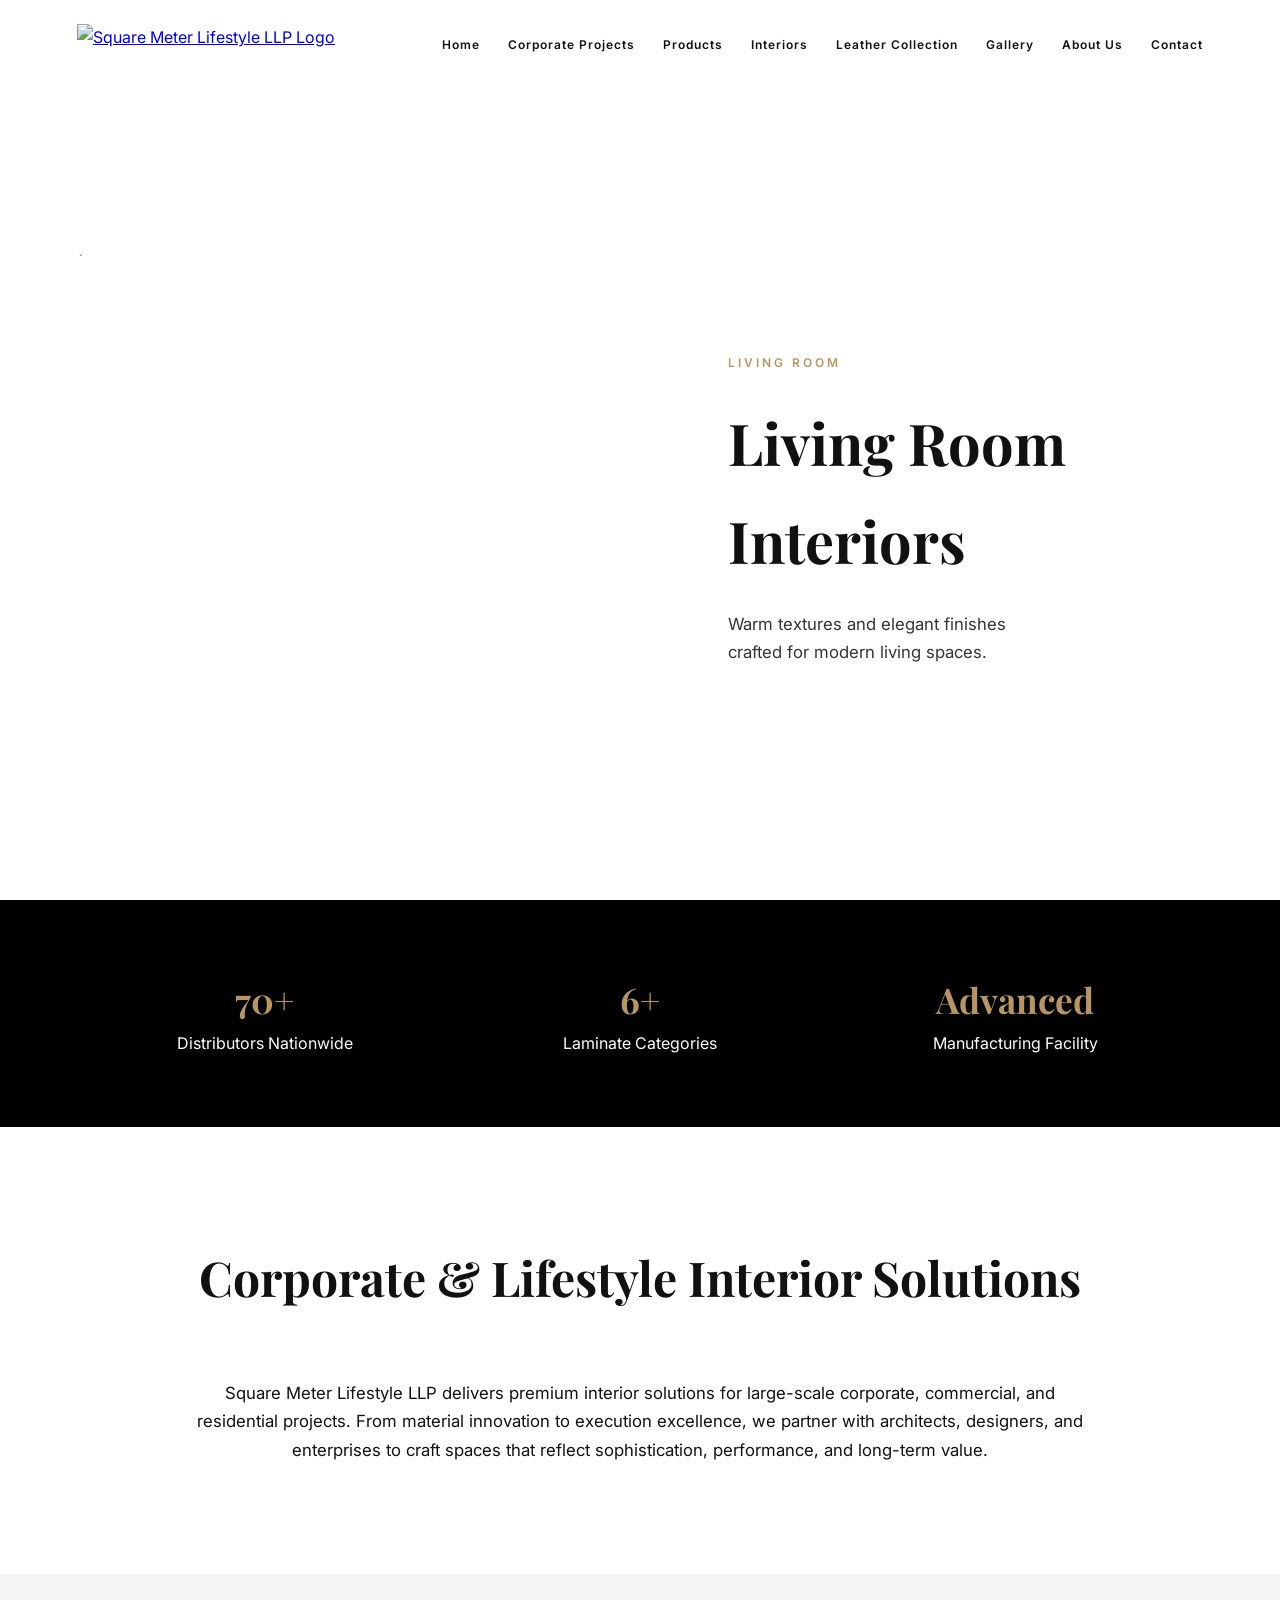
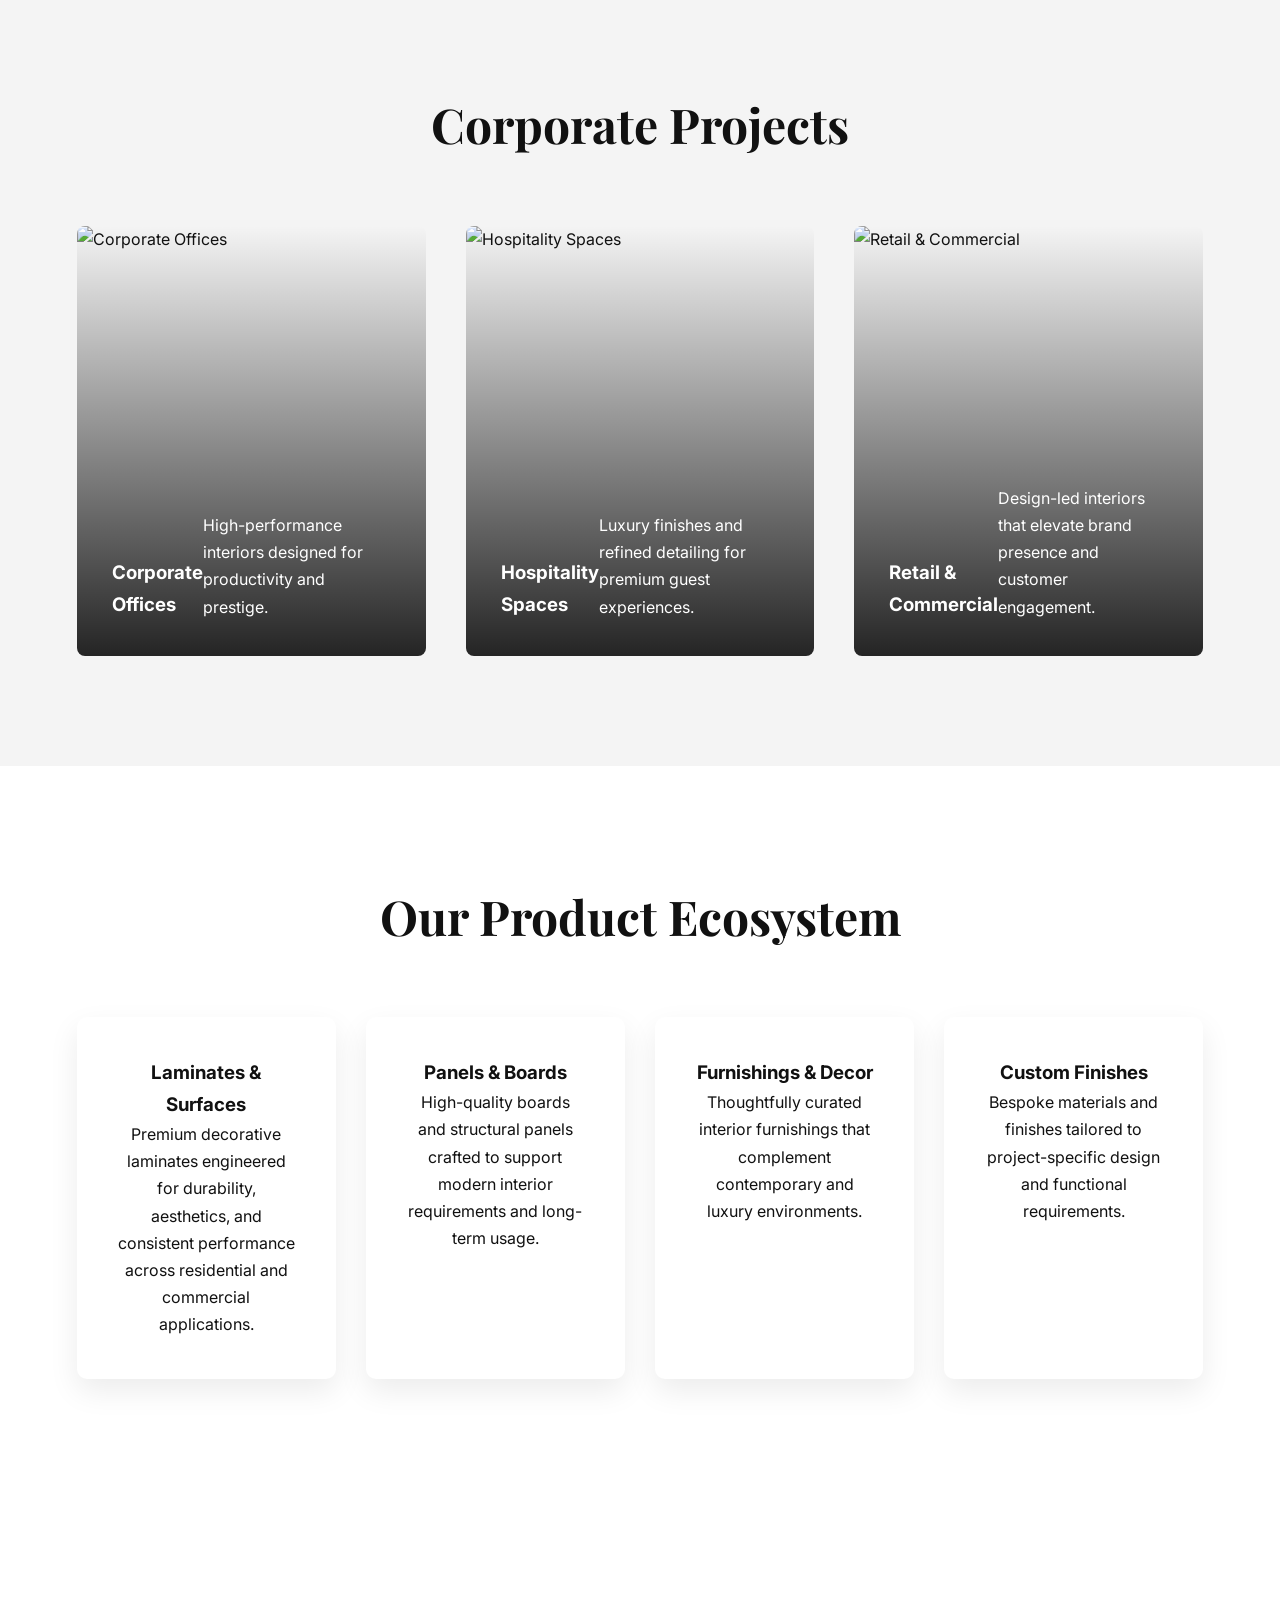
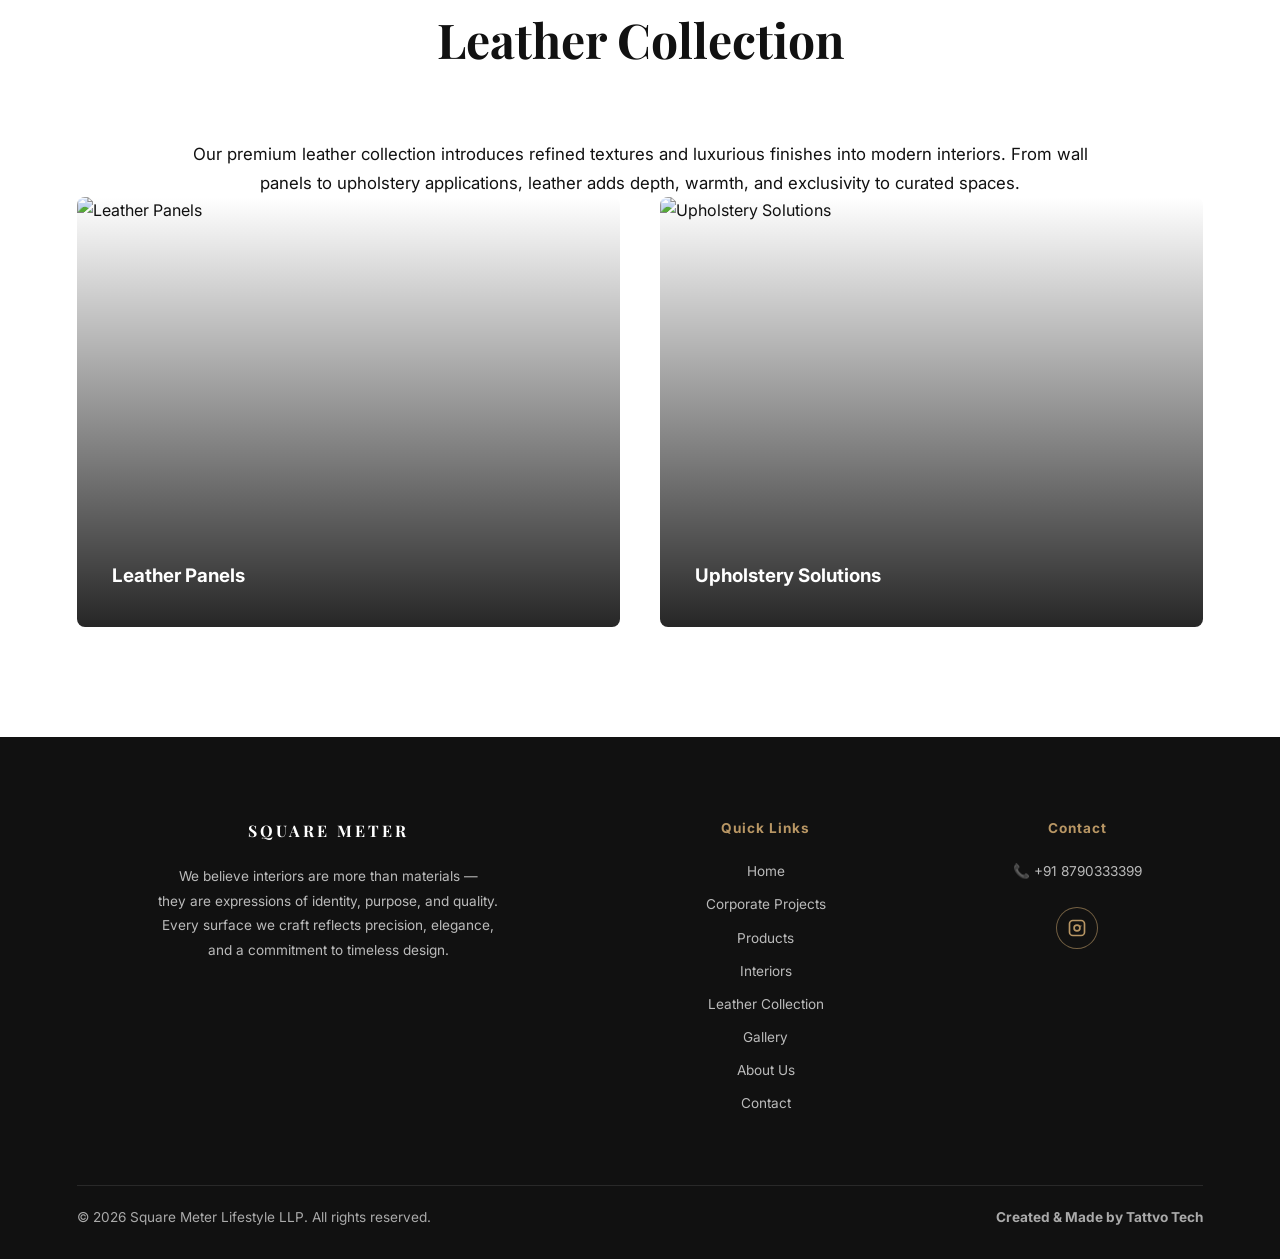
==== index.html @ 9ebc7ccb "Initial commit" ====
<!DOCTYPE html>
<html>
<head>
<title>Square Meter Lifestyle LLP | Luxury Interiors & Corporate Projects</title>
<link rel="preload" as="image" href="assets/hero/living.webp">
<meta name="description" content="Square Meter Lifestyle LLP delivers luxury interiors, corporate projects, premium materials, and bespoke design solutions across residential and commercial spaces.">

<meta name="keywords" content="luxury interiors, corporate interiors, interior designers, premium interiors, Square Meter Lifestyle LLP, modern interiors India">

<meta name="author" content="Square Meter Lifestyle LLP">

<link rel="canonical" href="https://squaremeterls.com/">

<meta charset="UTF-8">
<meta name="viewport" content="width=device-width, initial-scale=1.0">
<link rel="stylesheet" href="css/style.css">
<link href="https://fonts.googleapis.com/css2?family=Playfair+Display:wght@600;700&family=Inter:wght@300;400;600&display=swap" rel="stylesheet">
  <link rel="apple-touch-icon" sizes="180x180" href="assets/favicon_io/apple-touch-icon.webp">
<link rel="icon" type="image/png" sizes="32x32" href="assets/favicon_io/favicon-32x32.webp">
<link rel="icon" type="image/png" sizes="16x16" href="assets/favicon_io/favicon-16x16.webp">
<link rel="manifest" href="assets/favicon_io/site.webmanifest">
</head>
<body>
<div id="preloader">
  <div class="loader">
    <div class="loader-text">Square Meter</div>
    <div class="loader-line"></div>
  </div>
</div>

<!-- NAVBAR -->
<nav id="nav">
  <div class="logo">
  <a href="index.html">
    <img src="assets/logo.webp" alt="Square Meter Lifestyle LLP Logo">
  </a>
</div>

  <div class="nav-links">
    <a href="index.html">Home</a>
    <a href="corporate-projects.html">Corporate Projects</a>
    <a href="products.html">Products</a>
    <a href="interiors.html">Interiors</a>
    <a href="leather.html">Leather Collection</a>
    <a href="gallery.html">Gallery</a>
    <a href="about.html">About Us</a>
    <a href="contact.html">Contact</a>
  </div>
    <div class="kebab" id="kebab">
    <span></span>
    <span></span>
    <span></span>
  </div>
</nav>


<section class="hero-slider">
  <div class="slider-container">

    <div class="slider-image">
      <img id="slideImage" src="assets/hero/living.webp" class="active">
    </div>

    <div class="slider-content">
      <span id="slideCategory" class="category">LIVING ROOM</span>
      <h1 id="slideHeading">Living Room Interiors</h1>
      <p id="slideDesc">
        Warm textures and elegant finishes<br>
        crafted for modern living spaces.
      </p>
    </div>

  </div>
</section>


<section class="stats">
  <div><h3>70+</h3><p>Distributors Nationwide</p></div>
  <div><h3>6+</h3><p>Laminate Categories</p></div>
  <div><h3>Advanced</h3><p>Manufacturing Facility</p></div>
</section>
<section class="section reveal">
  <h2>Corporate & Lifestyle Interior Solutions</h2>
  <p class="about">
    Square Meter Lifestyle LLP delivers premium interior solutions for large-scale corporate,
    commercial, and residential projects. From material innovation to execution excellence,
    we partner with architects, designers, and enterprises to craft spaces that reflect
    sophistication, performance, and long-term value.
  </p>
</section>
<section class="section categories reveal">
  <h2>Corporate Projects</h2>

  <div class="grid">
    <div class="card">
      <img src="assets/home/home1.webp" loading="lazy" alt="Corporate Offices">
      <div class="overlay">
        <h3>Corporate Offices</h3>
        <p>High-performance interiors designed for productivity and prestige.</p>
      </div>
    </div>

    <div class="card">
      <img src="assets/home/home2.webp" loading="lazy" alt="Hospitality Spaces">
      <div class="overlay">
        <h3>Hospitality Spaces</h3>
        <p>Luxury finishes and refined detailing for premium guest experiences.</p>
      </div>
    </div>

    <div class="card">
      <img src="assets/home/home3.webp" loading="lazy" alt="Retail & Commercial">
      <div class="overlay">
        <h3>Retail & Commercial</h3>
        <p>Design-led interiors that elevate brand presence and customer engagement.</p>
      </div>
    </div>
  </div>
</section>
<section class="section reveal">
  <h2>Our Product Ecosystem</h2>

  <div class="cat-grid">
    <div class="cat">
      <h3>Laminates & Surfaces</h3>
      <p>
        Premium decorative laminates engineered for durability, aesthetics,
        and consistent performance across residential and commercial applications.
      </p>
    </div>

    <div class="cat">
      <h3>Panels & Boards</h3>
      <p>
        High-quality boards and structural panels crafted to support modern
        interior requirements and long-term usage.
      </p>
    </div>

    <div class="cat">
      <h3>Furnishings & Decor</h3>
      <p>
        Thoughtfully curated interior furnishings that complement contemporary
        and luxury environments.
      </p>
    </div>

    <div class="cat">
      <h3>Custom Finishes</h3>
      <p>
        Bespoke materials and finishes tailored to project-specific
        design and functional requirements.
      </p>
    </div>
  </div>
</section>
<section class="section reveal">
  <h2>Leather Collection</h2>
  <p class="about">
    Our premium leather collection introduces refined textures and
    luxurious finishes into modern interiors. From wall panels to
    upholstery applications, leather adds depth, warmth, and exclusivity
    to curated spaces.
  </p>

  <div class="grid">
    <div class="card">
      <img src="assets/home/home4.webp" loading="lazy" alt="Leather Panels">
      <div class="overlay"><h3>Leather Panels</h3></div>
    </div>

    <div class="card">
      <img src="assets/home/home5.webp" loading="lazy" alt="Upholstery Solutions">
      <div class="overlay"><h3>Upholstery Solutions</h3></div>
    </div>
  </div>
</section>



<footer class="site-footer">
  <div class="footer-container">

    <!-- BRAND / MORAL -->
    <div class="footer-col brand">
      <h3>SQUARE METER</h3>
      <p>
        We believe interiors are more than materials —<br>
        they are expressions of identity, purpose, and quality.<br>
        Every surface we craft reflects precision, elegance,<br>
        and a commitment to timeless design.
      </p>
    </div>

    <!-- QUICK LINKS -->
    <div class="footer-col">
      <h4>Quick Links</h4>
      <ul>
        <li><a href="index.html">Home</a></li>
        <li><a href="corporate-projects.html">Corporate Projects</a></li>
        <li><a href="products.html">Products</a></li>
        <li><a href="interiors.html">Interiors</a></li>
        <li><a href="leather.html">Leather Collection</a></li>
        <li><a href="gallery.html">Gallery</a></li>
        <li><a href="about.html">About Us</a></li>
        <li><a href="contact.html">Contact</a></li>
      </ul>
    </div>

    <!-- CONTACT -->
    <div class="footer-col">
      <h4>Contact</h4>
      <ul class="contact-list">
        <li>📞 +91 8790333399</li>
      </ul>
<div class="footer-social">
  <a href="https://www.instagram.com/squaremeterlifestyle/?igsh=MTYyOHoycXkxbmVkNg%3D%3D#"
     target="_blank"
     aria-label="Instagram">
    <svg viewBox="0 0 24 24" class="insta-icon">
      <path d="M7 2h10a5 5 0 0 1 5 5v10a5 5 0 0 1-5 5H7a5 5 0 0 1-5-5V7a5 5 0 0 1 5-5zm10 2H7a3 3 0 0 0-3 3v10a3 3 0 0 0 3 3h10a3 3 0 0 0 3-3V7a3 3 0 0 0-3-3zm-5 3.5a4.5 4.5 0 1 1 0 9a4.5 4.5 0 0 1 0-9zm0 2a2.5 2.5 0 1 0 0 5a2.5 2.5 0 0 0 0-5zm4.75-.9a.75.75 0 1 1 0 1.5a.75.75 0 0 1 0-1.5z"/>
    </svg>
  </a>
</div>
  </div>
</div>
<!-- BOTTOM BAR -->
  <div class="footer-bottom">
    <p>© 2026 Square Meter Lifestyle LLP. All rights reserved.</p>
    <p><strong>Created & Made by Tattvo Tech</strong></p>
  </div>
</footer>


<script src="https://unpkg.com/aos@next/dist/aos.js" defer></script>
<script src="js/main.js" defer></script>
</body>
</html>
---- css/style.css ----
:root{
  --dark:#111;
  --gold:#b89664;
  --light:#f4f4f4;
  --white:#fff;
}

/* RESET */
*{
  margin:0;
  padding:0;
  box-sizing:border-box;
}

body{
  font-family:'Inter',sans-serif;
  color:var(--dark);
  background:#fff;
  line-height:1.7;
  overflow-x:hidden;
}

/* ================= NAV ================= */
nav{
  position:fixed;
  top:0;
  width:100%;
  padding:24px 6%;
  display:flex;
  justify-content:space-between;
  align-items:center;
  z-index:999;
  transition:all .4s ease;
}

nav.scrolled{
  background:#fff;
  box-shadow:0 10px 30px rgba(0,0,0,.1);
  padding:16px 6%;
  backdrop-filter:blur(10px);
}

.logo img {
  height: 42px;        /* desktop */
  width: auto;
  display: block;
}

@media (max-width: 900px) {
  .logo img {
    height: 34px;      /* mobile */
  }
}

.nav-links{
  display:flex;
  align-items:center;
}

.nav-links a{
  margin-left:28px;
  text-decoration:none;
  color:#111;
  font-size:.75rem;
  font-weight:600;
  letter-spacing:1px;
}

.nav-links a:hover{
  color:var(--gold);
}

/* ================= HERO SLIDER ================= */
.hero-slider{
  height:100vh;
  display:flex;
  align-items:center;
  padding:120px 6% 0;
}

.slider-container{
  display:grid;
  grid-template-columns:1.2fr 1fr;
  gap:80px;
  width:100%;
  align-items:center;
}

.slider-image{
  position:relative;
  height:520px;
  overflow:hidden;
  border-radius:14px;
}

.slider-image img{
  position:absolute;
  inset:0;
  width:100%;
  height:100%;
  object-fit:cover;
  opacity:0;
  transform:scale(1);
  transition:opacity 1.5s ease, transform 6s ease-out;
}

.slider-image img.active{
  opacity:1;
  transform:scale(1.05);
}


.slider-content .category{
  letter-spacing:3px;
  font-size:.75rem;
  font-weight:600;
  color:var(--gold);
  margin-bottom:20px;
  display:block;
}

.slider-content h1{
  font-family:'Playfair Display',serif;
  font-size:3.6rem;
  margin-bottom:20px;
}

.slider-content p{
  font-size:1.05rem;
  opacity:.85;
}

/* TEXT FADE */
.fade{
  animation:fadeUp .8s ease;
}

@keyframes fadeUp{
  from{opacity:0;transform:translateY(20px)}
  to{opacity:1;transform:translateY(0)}
}

/* ================= STATS ================= */
.stats{
  background:#000;
  color:#fff;
  display:grid;
  grid-template-columns:repeat(auto-fit,minmax(200px,1fr));
  padding:70px 6%;
  text-align:center;
}

.stats h3{
  font-family:'Playfair Display',serif;
  color:var(--gold);
  font-size:2.2rem;
}

/* ================= SECTIONS ================= */
.section{
  padding:110px 6%;
}

.section h2{
  font-family:'Playfair Display',serif;
  font-size:3rem;
  text-align:center;
  margin-bottom:60px;
}

/* ABOUT TEXT */
.about{
  max-width:900px;
  margin:auto;
  text-align:center;
  font-size:1.05rem;
}

/* ================= GRID / CARDS ================= */
.grid{
  display:grid;
  grid-template-columns:repeat(auto-fit,minmax(320px,1fr));
  gap:40px;
}

.card{
  position:relative;
  height:430px;
  border-radius:8px;
  overflow:hidden;
  opacity:0;
  transform:translateY(30px);
  transition:.8s ease;
}

.card.visible{
  opacity:1;
  transform:none;
}

.card img{
  width:100%;
  height:100%;
  object-fit:cover;
  transition:transform 0.8s cubic-bezier(0.25, 1, 0.5, 1);
}

.card:hover{
  box-shadow: 0 20px 40px rgba(0, 0, 0, 0.15);
  transform:translateY(25px);
}

.card:hover img{
  transform:scale(1.05);
}

.overlay{
  position:absolute;
  inset:0;
  background:linear-gradient(transparent,rgba(0,0,0,.85));
  color:#fff;
  padding:35px;
  display:flex;
  align-items:flex-end;
}

/* ================= CATEGORIES ================= */
.categories{
  background:var(--light);
}

.cat-grid{
  display:grid;
  grid-template-columns:repeat(auto-fit,minmax(250px,1fr));
  gap:30px;
}

.cat{
  background:#fff;
  padding:40px;
  border-radius:10px;
  text-align:center;
  box-shadow:0 12px 30px rgba(0,0,0,.08);
}

/* ================= WHY ================= */
.why{
  background:#111;
  color:#fff;
}

.why-grid{
  display:grid;
  grid-template-columns:repeat(auto-fit,minmax(260px,1fr));
  gap:30px;
}

.why-box{
  border:1px solid rgba(255,255,255,.15);
  padding:40px;
  border-radius:12px;
}

/* ================= CONTACT ================= */
.contact{
  background:var(--light);
}

.contact-box{
  display:grid;
  grid-template-columns:1fr 1fr;
  border-radius:20px;
  overflow:hidden;
}

.contact-info{
  background:#111;
  color:#fff;
  padding:80px;
}

form{
  padding:80px;
  display:flex;
  flex-direction:column;
  gap:20px;
}

input,select,textarea{
  padding:15px;
  border:1px solid #ccc;
  border-radius:5px;
  font-family:inherit;
}

input:focus,
select:focus,
textarea:focus{
  outline:none;
  border-color:var(--gold);
}

/* BUTTON */
button{
  background:var(--gold);
  color:#fff;
  padding:18px;
  border:none;
  font-weight:700;
  cursor:pointer;
  transition:.3s ease;
}

button:hover{
  opacity:.9;
}

/* ================= FOOTER ================= */
footer{
  background:#eee;
  text-align:center;
  padding:50px;
  font-size:.85rem;
}

/* ================= REVEAL ================= */
.reveal{
  opacity:0;
  transform:translateY(40px);
  transition:.9s ease;
}

.reveal.active{
  opacity:1;
  transform:none;
}

/* ================= GALLERY ================= */
.gallery-item img{
  will-change:transform;
}

/* ================= MOBILE ================= */
@media(max-width:900px){

  /* NAV */
  .nav-links{
    overflow-x:auto;
    white-space:nowrap;
    gap:20px;
    scrollbar-width:none;
  }
  .nav-links::-webkit-scrollbar{display:none;}
  .nav-links a{
    margin-left:0;
    font-size:.7rem;
  }

  /* HERO */
  .hero-slider{
    height:auto;
    padding:100px 6% 40px;
  }

  .slider-container{
    grid-template-columns:1fr;
    gap:40px;
  }

  .slider-image{
    height:300px;
  }

  .slider-content h1{
    font-size:2.4rem;
  }

  /* SECTIONS */
  .section{
    padding:70px 6%;
  }

  .section h2{
    font-size:2rem;
    margin-bottom:30px;
  }

  .about{
    font-size:.95rem;
  }

  /* GRID */
  .grid{
    gap:25px;
  }

  .card{
    height:300px;
  }

  .overlay h3{
    font-size:1rem;
  }

  .overlay p{
    font-size:.8rem;
  }

  /* CONTACT */
  .contact-box{
    grid-template-columns:1fr;
  }

  .contact-info{
    padding:50px 30px;
  }
}

@media(max-width:600px){
  .gallery-item{
    border-radius:10px;
  }
}
/* ================= KEBAB MENU (MOBILE ONLY) ================= */

.kebab{
  display:none;
  flex-direction:column;
  gap:6px;
  cursor:pointer;
}

.kebab span{
  width:6px;
  height:6px;
  background:#111;
  border-radius:50%;
}

/* MOBILE */
@media(max-width:900px){

  .kebab{
    display:flex;
  }

  .nav-links{
    position:absolute;
    top:100%;
    right:6%;
    background:#fff;
    box-shadow:0 20px 40px rgba(0,0,0,.15);
    border-radius:12px;
    padding:20px;
    display:flex;
    flex-direction:column;
    gap:14px;

    opacity:0;
    pointer-events:none;
    transform:translateY(-10px);
    transition:.3s ease;
  }

  .nav-links.open{
    opacity:1;
    pointer-events:auto;
    transform:translateY(0);
  }

  .nav-links a{
    margin:0;
    font-size:.75rem;
  }
}
@media(max-width:900px){
  .hero-slider{
    padding-top:80px;   /* was 120px */
    min-height:calc(100vh - 80px);
  }
}


/* GALLERY FILTER TABS */
.gallery-filters{
  display:flex;
  gap:16px;
  flex-wrap:wrap;
  justify-content:center;
  margin-bottom:40px;
}

.gallery-filters button{
  background:none;
  border:1px solid rgba(0,0,0,.2);
  padding:8px 18px;
  border-radius:30px;
  font-size:.75rem;
  font-weight:600;
  letter-spacing:1px;
  cursor:pointer;
  transition:.3s ease;
}

.gallery-filters button.active,
.gallery-filters button:hover{
  background:var(--gold);
  color:#fff;
  border-color:var(--gold);
}

/* FILTER ANIMATION */
.gallery-item{
  transition:opacity .4s ease, transform .4s ease;
}
.gallery-item.hide{
  opacity:0;
  transform:scale(.95);
  pointer-events:none;
  height:0;
  margin:0;
  overflow:hidden;
}
/* ================= LIGHTBOX ================= */
.lightbox{
  position:fixed;
  inset:0;
  background:rgba(0,0,0,.9);
  display:flex;
  align-items:center;
  justify-content:center;
  opacity:0;
  pointer-events:none;
  transition:.3s ease;
  z-index:9999;
}

.lightbox.active{
  opacity:1;
  pointer-events:auto;
}

.lightbox img{
  max-width:90%;
  max-height:85%;
  border-radius:12px;
  animation:zoomIn .3s ease;
}

@keyframes zoomIn{
  from{transform:scale(.9);opacity:0}
  to{transform:scale(1);opacity:1}
}

.lightbox-close{
  position:absolute;
  top:25px;
  right:30px;
  font-size:2rem;
  color:#fff;
  cursor:pointer;
}

.lightbox-arrow{
  position:absolute;
  top:50%;
  transform:translateY(-50%);
  font-size:3rem;
  color:#fff;
  cursor:pointer;
  padding:20px;
  user-select:none;
}

.lightbox-arrow.left{left:10px;}
.lightbox-arrow.right{right:10px;}

@media(max-width:600px){
  .lightbox-arrow{
    font-size:2.2rem;
  }
}
/* ================= HERO SLIDER ================= */


.slider-container{
  width:100%;
  display:grid;
  grid-template-columns:1.2fr 1fr;
  gap:80px;
  align-items:center;
}

.slider-image{
  position:relative;
  height:520px;
  overflow:hidden;
  border-radius:14px;
}

.slider-image img{
  position:absolute;
  inset:0;
  width:100%;
  height:100%;
  object-fit:cover;
  opacity:0;
  transition:opacity 1s ease;
}

.slider-image img.active{
  opacity:1;
}

/* TEXT */
.slider-content .category{
  letter-spacing:3px;
  font-size:.75rem;
  font-weight:600;
  color:var(--gold);
  margin-bottom:20px;
  display:block;
}

.slider-content h1{
  font-family:'Playfair Display',serif;
  font-size:3.6rem;
  margin-bottom:20px;
}

.slider-content p{
  font-size:1.05rem;
  opacity:.85;
}

/* ================= MOBILE (IMAGE ONLY) ================= */

@media (max-width: 900px){

  .hero-slider{
    height:auto;
    padding:80px 0 0;
  }

  .slider-container{
    display:block;
  }

  /* REMOVE TEXT COMPLETELY */
  .slider-content{
    display:none;
  }

  .slider-image{
    height:420px;
    border-radius:0;
  }

  .slider-image img{
    opacity:1 !important;
  }
}
/* ================= FOOTER ================= */
.site-footer{
  background:#111;
  color:#ddd;
  padding:80px 6% 30px;
  font-size:.85rem;
}

.footer-container{
  display:grid;
  grid-template-columns:2fr 1fr 1fr;
  gap:60px;
}

.footer-col h3{
  font-family:'Playfair Display',serif;
  letter-spacing:3px;
  color:#fff;
  margin-bottom:20px;
}

.footer-col h4{
  color:var(--gold);
  margin-bottom:20px;
  letter-spacing:1px;
}

.footer-col p{
  line-height:1.8;
  color:#bbb;
}

.footer-col ul{
  list-style:none;
}

.footer-col ul li{
  margin-bottom:10px;
}

.footer-col ul li a{
  color:#bbb;
  text-decoration:none;
  transition:.3s ease;
}

.footer-col ul li a:hover{
  color:var(--gold);
}

/* CONTACT LIST */
.contact-list li{
  color:#bbb;
}

/* BOTTOM BAR */
.footer-bottom{
  border-top:1px solid rgba(255,255,255,.1);
  margin-top:60px;
  padding-top:20px;
  display:flex;
  justify-content:space-between;
  flex-wrap:wrap;
  gap:10px;
  color:#aaa;
}

/* ================= FOOTER MOBILE ================= */
@media(max-width:900px){
  .footer-container{
    grid-template-columns:1fr;
    gap:40px;
  }

  .footer-bottom{
    flex-direction:column;
    text-align:center;
  }
}
/* ================= IMAGE LOADING EFFECT ================= */
.gallery-img{
  filter: blur(10px);
  transform: scale(1.02);
  transition: filter .6s ease, transform .6s ease;
}

/* ICON CONTAINER */
.footer-social a{
  width:42px;
  height:42px;
  border-radius:50%;
  display:flex;
  align-items:center;
  justify-content:center;

  /* ALWAYS VISIBLE */
  background:#111;
  border:1px solid rgba(184,150,100,.6);

  transition:all .4s ease;
}

/* ICON */
.insta-icon{
  width:20px;
  height:20px;
  fill:var(--gold);
  transition:all .4s ease;
}

/* HOVER GLOW EFFECT */
.footer-social a:hover{
  box-shadow:
    0 0 10px rgba(184,150,100,.6),
    0 0 25px rgba(184,150,100,.35),
    0 0 40px rgba(184,150,100,.2);
  transform:translateY(-2px);
}

.footer-social a:hover .insta-icon{
  fill:#fff;
}

.gallery-img.loaded{
  filter: blur(0);
  transform: scale(1);
}
.footer-social{
  margin-top:24px;
  display:flex;
  justify-content:center;
}

/* ICON CONTAINER */
.footer-social a{
  width:42px;
  height:42px;
  border-radius:50%;
  display:flex;
  align-items:center;
  justify-content:center;

  /* ALWAYS VISIBLE */
  background:#111;
  border:1px solid rgba(184,150,100,.6);

  transition:all .4s ease;
}

/* ICON */
.insta-icon{
  width:20px;
  height:20px;
  fill:var(--gold);
  transition:all .4s ease;
}

/* HOVER GLOW EFFECT */
.footer-social a:hover{
  box-shadow:
    0 0 10px rgba(184,150,100,.6),
    0 0 25px rgba(184,150,100,.35),
    0 0 40px rgba(184,150,100,.2);
  transform:translateY(-2px);
}

.footer-social a:hover .insta-icon{
  fill:#fff;
}
/* ================= FIX GALLERY FILTER TEXT ================= */
.gallery-filters button {
  color: #111 !important;        /* force text visible */
  background: transparent;
}

/* Active button */
.gallery-filters button.active {
  background: var(--gold) !important;
  color: #fff !important;
}

/* Hover effect */
.gallery-filters button:hover {
  background: var(--gold);
  color: #fff;
}

#preloader {
  position: fixed;
  inset: 0;
  background: rgba(255, 255, 255, 0.95);
  backdrop-filter: blur(10px);
  display: flex;
  align-items: center;
  justify-content: center;
  z-index: 9999;
  transition: opacity 0.8s cubic-bezier(0.25, 1, 0.5, 1), visibility 0.8s;
}

#preloader.hide {
  opacity: 0;
  pointer-events: none;
  visibility: hidden;
}

.loader {
  display: flex;
  flex-direction: column;
  align-items: center;
  gap: 15px;
}

.loader-text {
  font-family: 'Playfair Display', serif;
  font-size: 1.5rem;
  letter-spacing: 4px;
  color: #111;
  text-transform: uppercase;
  animation: pulse 1.5s infinite alternate;
}

.loader-line {
  width: 60px;
  height: 2px;
  background: #111;
  position: relative;
  overflow: hidden;
}

.loader-line::after {
  content: '';
  position: absolute;
  top: 0;
  left: -100%;
  width: 100%;
  height: 100%;
  background: var(--gold);
  animation: slideLine 1.5s infinite ease-in-out;
}

@keyframes pulse {
  from { opacity: 0.5; }
  to { opacity: 1; }
}

@keyframes slideLine {
  0% { left: -100%; }
  50% { left: 0%; }
  100% { left: 100%; }
}

.gallery-loader {
  width: 100%;
  text-align: center;
  padding: 30px 0;
  display: none;
}

.spinner {
  width: 32px;
  height: 32px;
  border: 4px solid rgba(0,0,0,0.2);
  border-top-color: var(--gold);
  border-radius: 50%;
  animation: spin 0.7s linear infinite;
}

@keyframes spin {
  from { transform: rotate(0deg); }
  to { transform: rotate(360deg); }
}
/* Remove bottom padding only for gallery section */
#galleryGrid {
  margin-bottom: 10px;
}

.section.gallery-section {
  padding-bottom: 20px !important;
}
.spinner {
  border: 4px solid rgba(0,0,0,0.3);
  border-top-color: var(--gold);
}
.gallery-loader {
  width: 100%;
  clear: both;
  break-inside: avoid;
  break-after: always;
  text-align: center;
  padding: 30px 0;
  display: none;
}
.gallery-loader {
  display: block !important;
}
.grid-end {
  break-after: column;
  width: 100%;
  height: 1px;
}
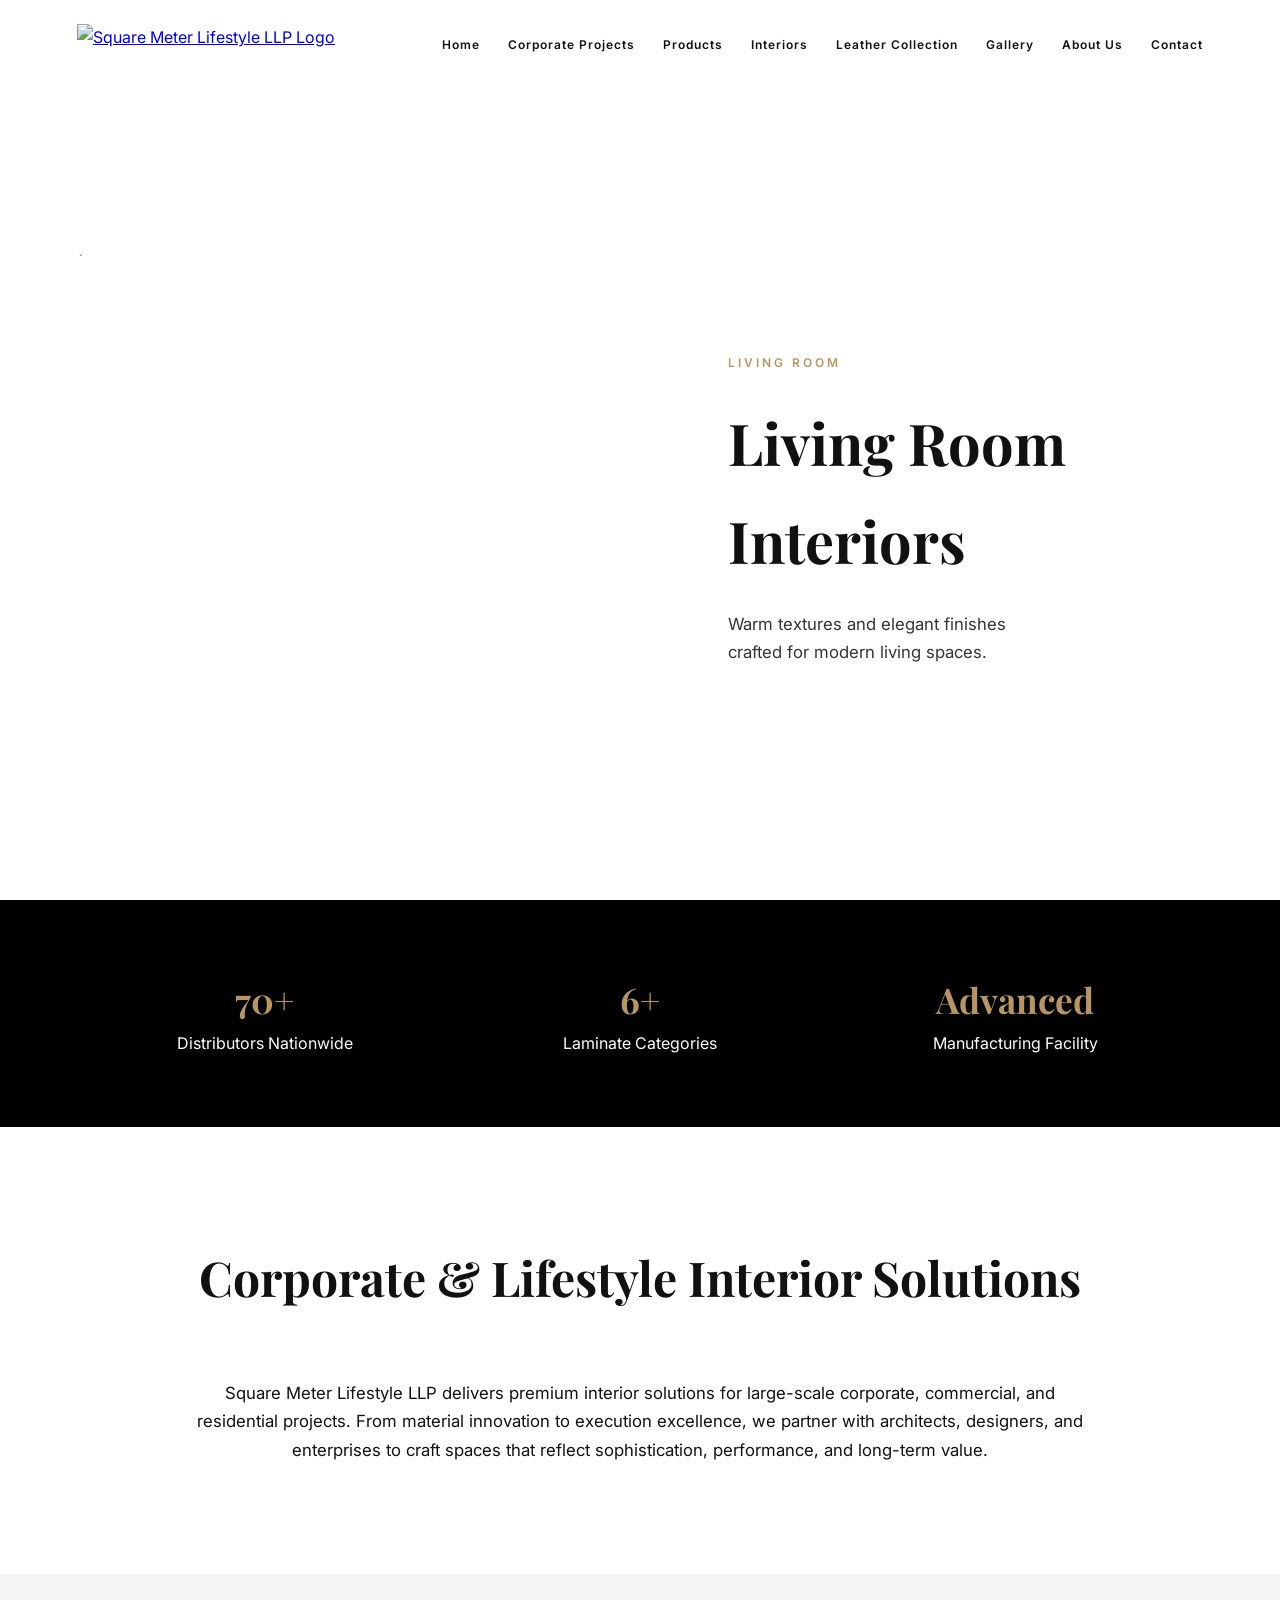
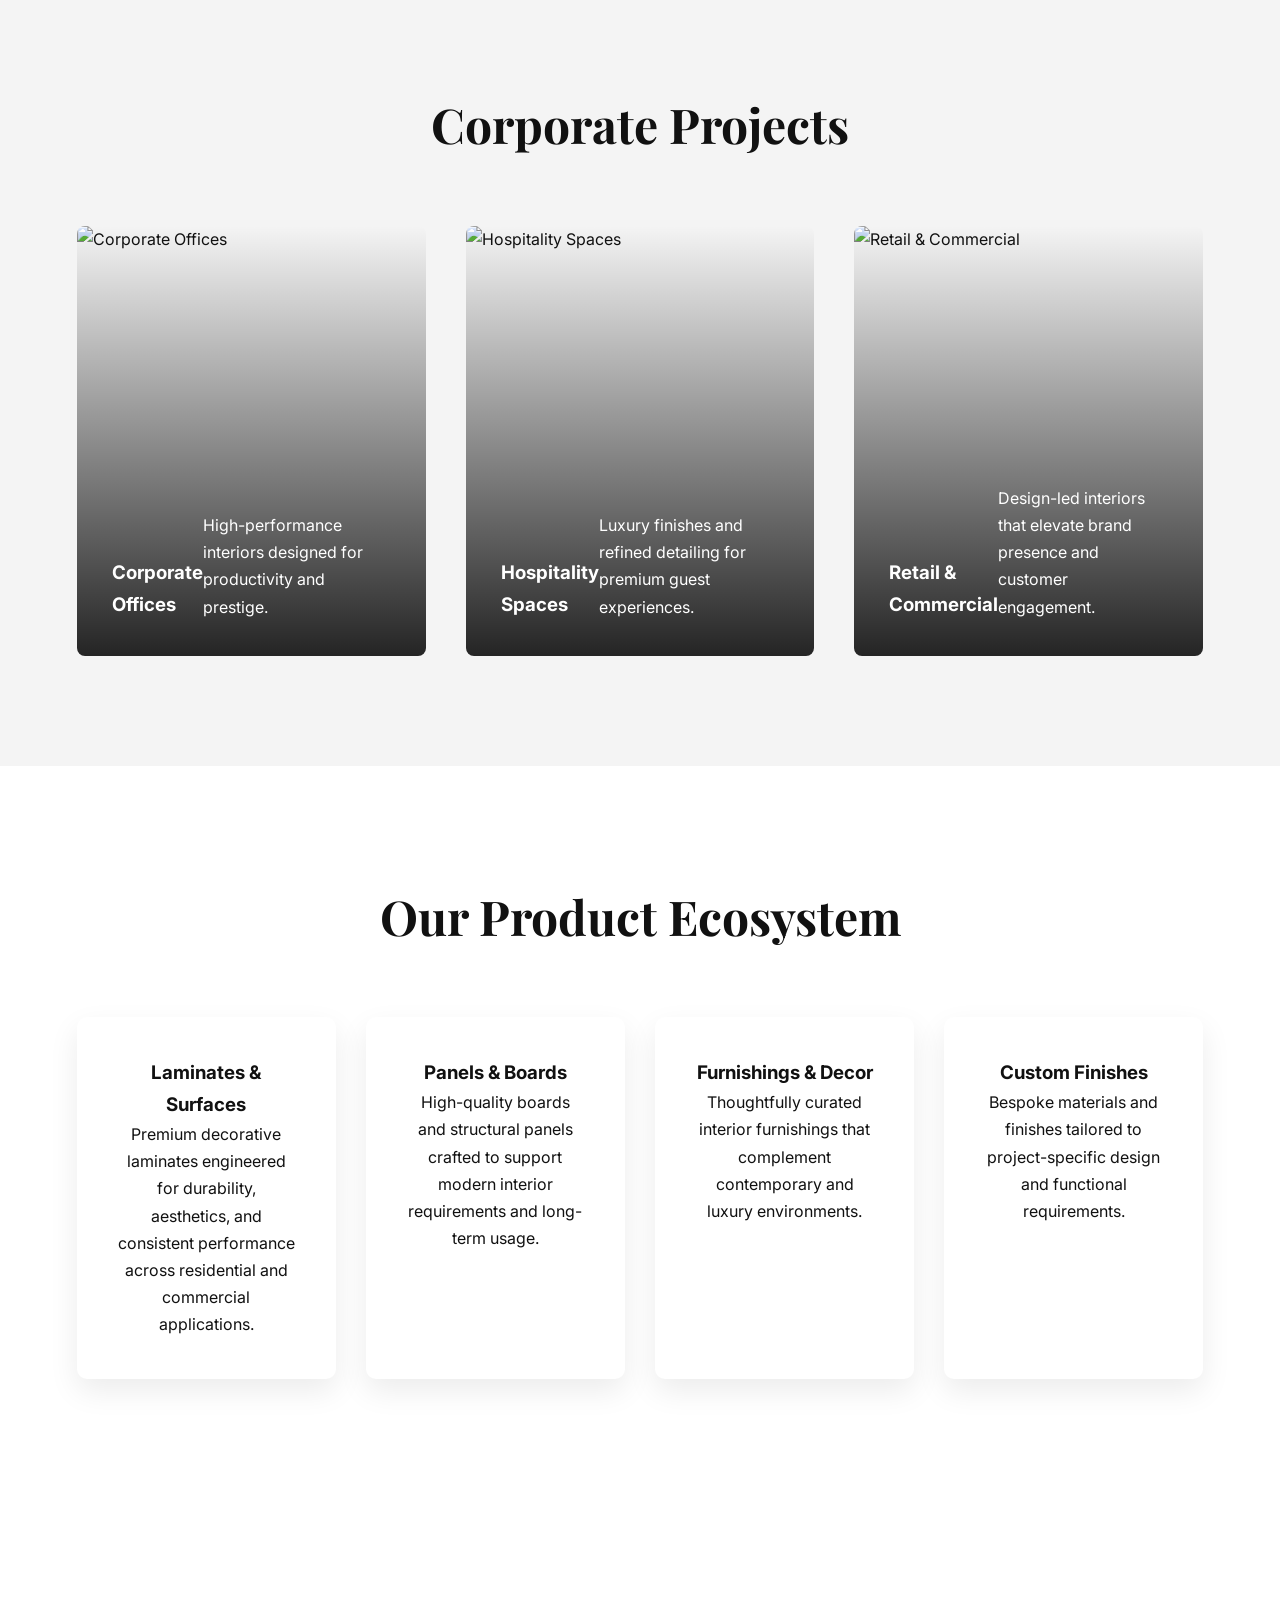
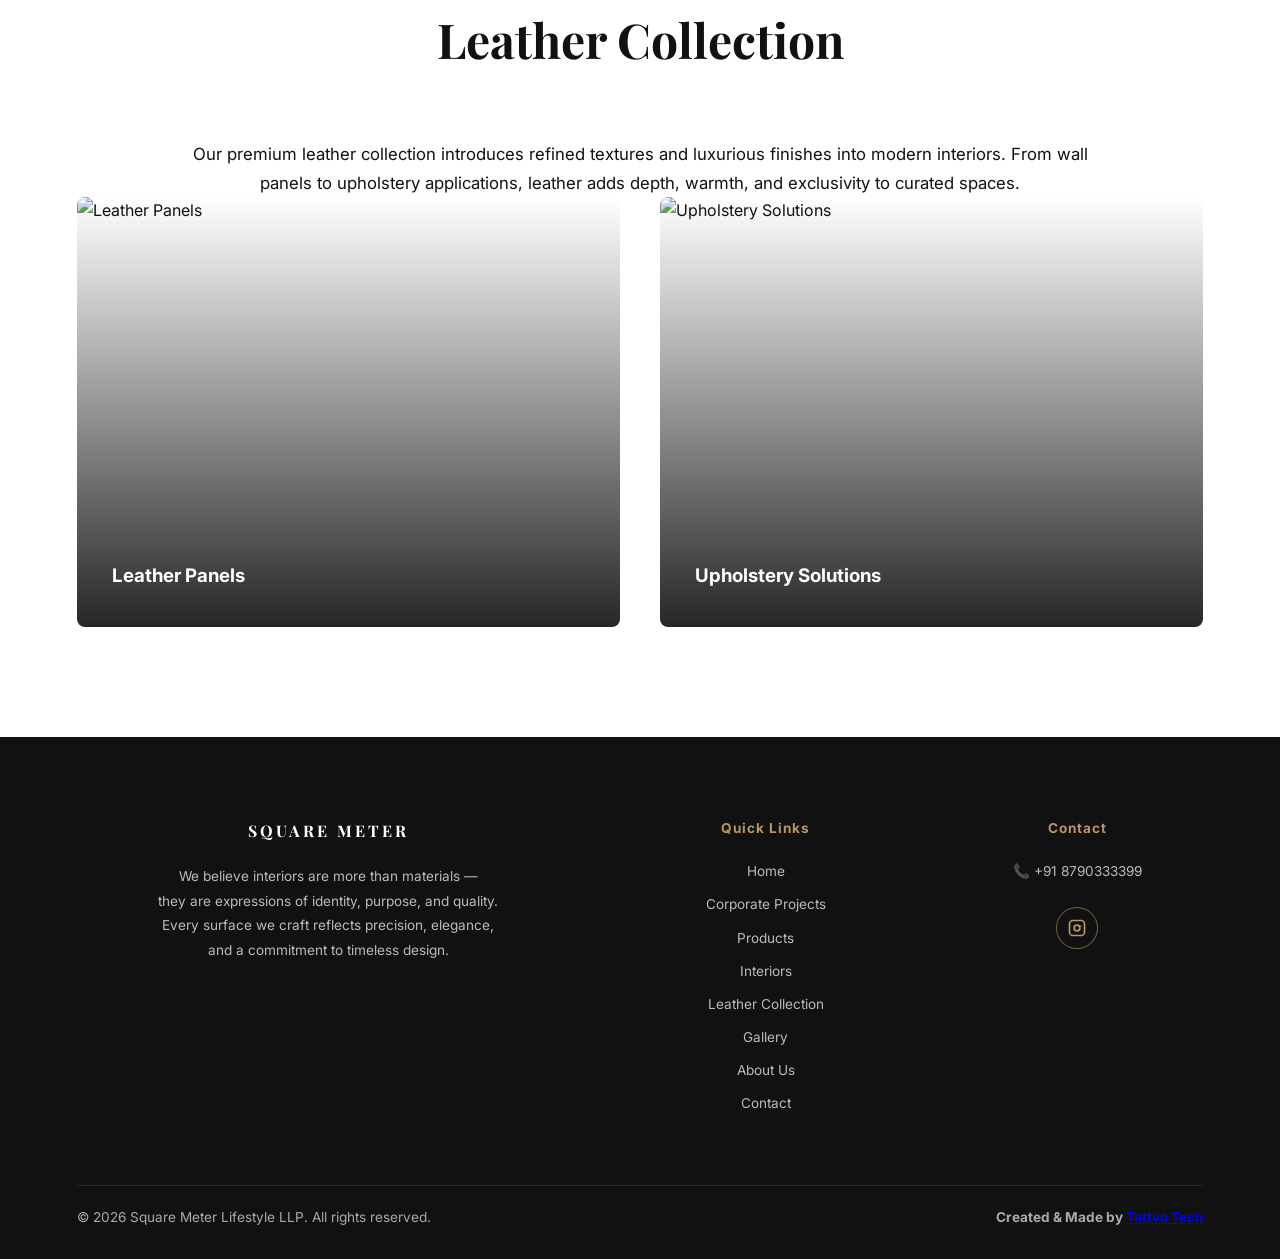
==== commit 97494e39: "Update project files" ====
--- a/index.html
+++ b/index.html
@@ -227,7 +227,7 @@
 <!-- BOTTOM BAR -->
   <div class="footer-bottom">
     <p>© 2026 Square Meter Lifestyle LLP. All rights reserved.</p>
-    <p><strong>Created & Made by Tattvo Tech</strong></p>
+    <p><strong>Created & Made by <a href="https://tattvotech.com/" target="_blank">Tattvo Tech</a></strong></p>
   </div>
 </footer>
 
